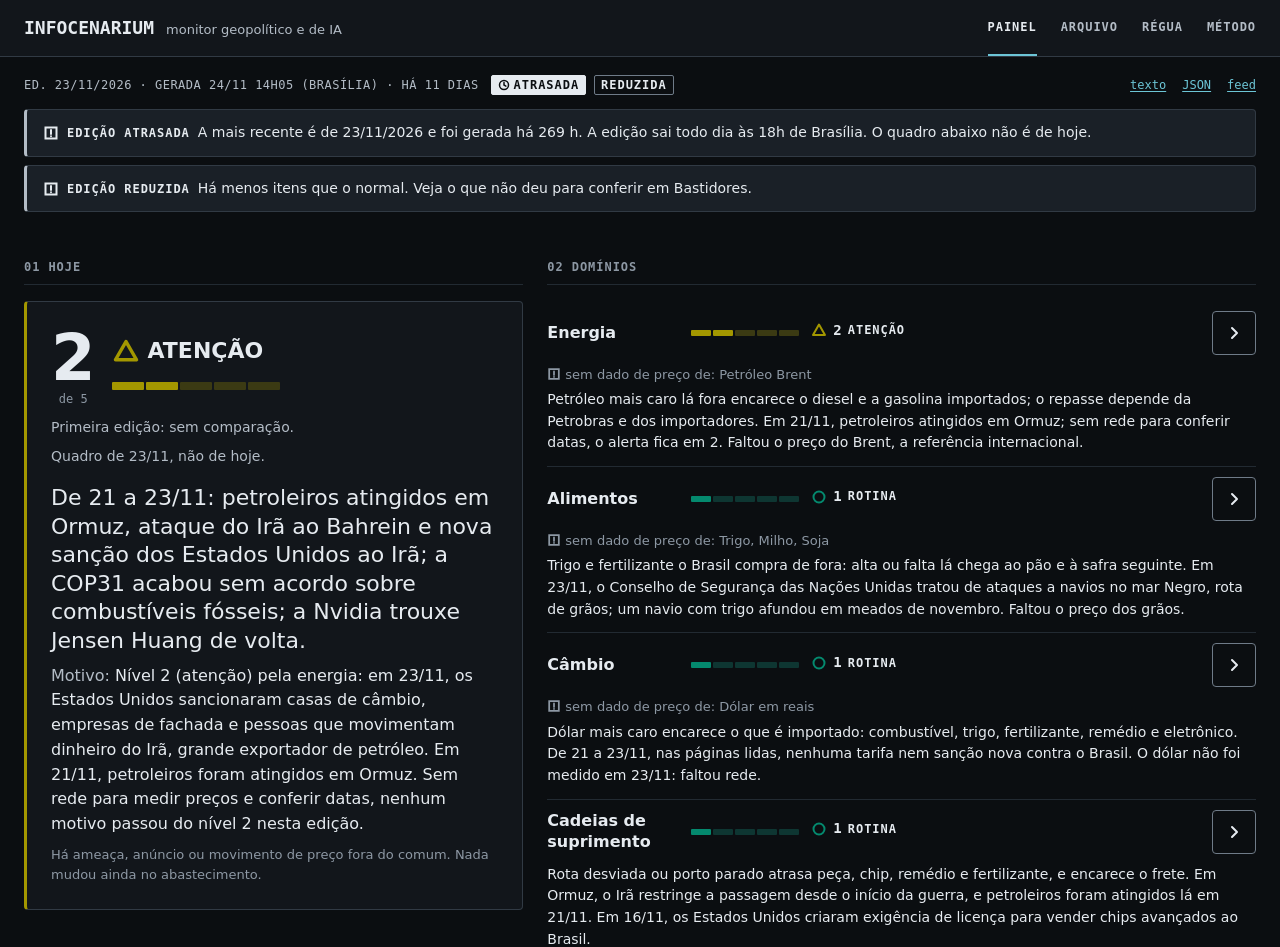
==== index.html @ 5f6349ff "INFOCENARIUM: primeira versão" ====
<!doctype html>
<html lang="pt-BR">
<head>
<meta charset="utf-8">
<meta name="viewport" content="width=device-width, initial-scale=1">
<meta name="color-scheme" content="dark">
<meta name="referrer" content="no-referrer">
<meta http-equiv="Content-Security-Policy" content="default-src 'none'; script-src 'self'; style-src 'self'; img-src 'self' data:; connect-src 'self'; base-uri 'none'; form-action 'none'">
<title>INFOCENARIUM · monitor geopolítico e de IA</title>
<meta name="description" content="Monitor diário de geopolítica e de IA: o que aconteceu, quem atirou, quem ganha e o que muda para quem se prepara.">
<link rel="alternate" type="application/atom+xml" href="feed.xml">
<link rel="icon" href="data:,">
<link rel="stylesheet" href="assets/estilo.css">
<script src="assets/app.js" defer></script>
</head>
<body>
<a class="pular" id="pular" href="#conteudo">Pular para o conteúdo</a>

<!-- Símbolos dos ícones. Cada um é usado pelo script com <use href="#i-...">. -->
<svg class="simbolos" width="0" height="0" aria-hidden="true" focusable="false">
<symbol id="i-nivel-1" viewBox="0 0 16 16"><circle cx="8" cy="8" r="5.5" fill="none" stroke="currentColor" stroke-width="2"/></symbol>
<symbol id="i-nivel-2" viewBox="0 0 16 16"><path d="M8 2.6 14 13H2Z" fill="none" stroke="currentColor" stroke-width="2" stroke-linejoin="round"/></symbol>
<symbol id="i-nivel-3" viewBox="0 0 16 16"><path d="M8 1 15 8 8 15 1 8Z" fill="currentColor"/></symbol>
<symbol id="i-nivel-4" viewBox="0 0 16 16"><path d="M5.1 1h5.8L15 5.1v5.8L10.9 15H5.1L1 10.9V5.1Z" fill="currentColor"/></symbol>
<symbol id="i-nivel-5" viewBox="0 0 16 16"><path d="M5.3 1.5h5.4l3.8 3.8v5.4l-3.8 3.8H5.3l-3.8-3.8V5.3Z" fill="none" stroke="currentColor" stroke-width="1.5"/><path d="M6.4 4.5h3.2l1.9 1.9v3.2l-1.9 1.9H6.4L4.5 9.6V6.4Z" fill="currentColor"/></symbol>
<symbol id="i-sobe" viewBox="0 0 16 16"><path d="M4 12 12 4M6 4h6v6" fill="none" stroke="currentColor" stroke-width="2" stroke-linecap="round" stroke-linejoin="round"/></symbol>
<symbol id="i-estavel" viewBox="0 0 16 16"><path d="M2 8h12M9 3l5 5-5 5" fill="none" stroke="currentColor" stroke-width="2" stroke-linecap="round" stroke-linejoin="round"/></symbol>
<symbol id="i-desce" viewBox="0 0 16 16"><path d="M4 4l8 8M6 12h6V6" fill="none" stroke="currentColor" stroke-width="2" stroke-linecap="round" stroke-linejoin="round"/></symbol>
<symbol id="i-aviso" viewBox="0 0 16 16"><path d="M2.5 2.5h11v11h-11Z" fill="none" stroke="currentColor" stroke-width="2"/><path d="M8 5v4M8 11.2v.1" fill="none" stroke="currentColor" stroke-width="2" stroke-linecap="round"/></symbol>
<symbol id="i-relogio" viewBox="0 0 16 16"><circle cx="8" cy="8" r="6" fill="none" stroke="currentColor" stroke-width="2"/><path d="M8 4.5V8l2.5 1.5" fill="none" stroke="currentColor" stroke-width="2" stroke-linecap="round"/></symbol>
<symbol id="i-externo" viewBox="0 0 16 16"><path d="M6 3H3v10h10v-3M9 3h4v4M13 3 7 9" fill="none" stroke="currentColor" stroke-width="1.5" stroke-linecap="round" stroke-linejoin="round"/></symbol>
<symbol id="i-dobra" viewBox="0 0 16 16"><path d="M6 3l5 5-5 5" fill="none" stroke="currentColor" stroke-width="2" stroke-linecap="round" stroke-linejoin="round"/></symbol>
</svg>

<header class="topo">
<div class="topo__dentro">
<p class="marca"><a class="marca__nome" href="#/">INFOCENARIUM</a> <span class="marca__sub">monitor geopolítico e de IA</span></p>
<nav class="nav" id="nav" aria-label="Vistas do site">
<a class="nav__link" href="#/" data-vista="painel" aria-current="page">Painel</a>
<a class="nav__link" href="#/arquivo" data-vista="arquivo">Arquivo</a>
<a class="nav__link" href="#/regua" data-vista="regua">Régua</a>
<a class="nav__link" href="#/metodo" data-vista="metodo">Método</a>
</nav>
</div>
</header>

<div class="so-leitor" id="anuncio" role="status" aria-live="polite"></div>

<main class="pagina" id="conteudo" tabindex="-1">
<noscript>
<p class="sem-script">O INFOCENARIUM precisa de JavaScript para montar o painel. Sem ele, acompanhe as edições pelo <a href="feed.xml">feed</a>.</p>
</noscript>
<div class="avisos" id="avisos-gerais"></div>
<div class="vista vista--painel" id="vista" aria-busy="true">
<h1 class="so-leitor" id="titulo-vista" tabindex="-1">Painel</h1>
<div class="cabeca" id="s-carimbo">
<p class="carimbo" id="carimbo">Carregando edição…</p>
<div class="avisos" id="avisos-edicao"></div>
</div>
<div class="grade-painel">
<section class="secao secao--hoje" id="s-hoje" aria-labelledby="t-hoje">
<h2 class="secao__titulo" id="t-hoje"><span class="secao__num">01</span> HOJE</h2>
<div class="secao__corpo"><p class="vazio">—</p></div>
</section>
<section class="secao secao--dominios" id="s-dominios" aria-labelledby="t-dominios">
<h2 class="secao__titulo" id="t-dominios"><span class="secao__num">02</span> DOMÍNIOS</h2>
<div class="secao__corpo"><p class="vazio">—</p></div>
</section>
<section class="secao secao--indicadores" id="s-indicadores" aria-labelledby="t-indicadores">
<h2 class="secao__titulo" id="t-indicadores"><span class="secao__num">03</span> INDICADORES</h2>
<div class="secao__corpo"><p class="vazio">—</p></div>
</section>
<section class="secao secao--principais" id="s-principais" aria-labelledby="t-principais">
<h2 class="secao__titulo" id="t-principais"><span class="secao__num">04</span> PRINCIPAIS</h2>
<div class="secao__corpo"><p class="vazio">—</p></div>
</section>
<div class="coluna-lateral">
<section class="secao secao--placar" id="s-placar" aria-labelledby="t-placar">
<h2 class="secao__titulo" id="t-placar"><span class="secao__num">05</span> PLACAR DO DIA</h2>
<div class="secao__corpo"><p class="vazio">—</p></div>
</section>
<section class="secao secao--vigiar" id="s-vigiar" aria-labelledby="t-vigiar">
<h2 class="secao__titulo" id="t-vigiar"><span class="secao__num">06</span> O QUE VIGIAR</h2>
<div class="secao__corpo"><p class="vazio">—</p></div>
</section>
<section class="secao secao--movimentos" id="s-movimentos" aria-labelledby="t-movimentos">
<h2 class="secao__titulo" id="t-movimentos"><span class="secao__num">07</span> MOVIMENTOS</h2>
<div class="secao__corpo"><p class="vazio">—</p></div>
</section>
</div>
<section class="secao secao--radar" id="s-radar" aria-labelledby="t-radar">
<h2 class="secao__titulo" id="t-radar"><span class="secao__num">08</span> RADAR</h2>
<div class="secao__corpo"><p class="vazio">—</p></div>
</section>
<section class="secao secao--bastidores" id="s-bastidores" aria-labelledby="t-bastidores">
<h2 class="secao__titulo" id="t-bastidores"><span class="secao__num">09</span> BASTIDORES</h2>
<div class="secao__corpo"><p class="vazio">—</p></div>
</section>
</div>
</div>
</main>

<footer class="rodape">
<div class="rodape__dentro">
<p class="rodape__texto">Análises escritas por IA: o Claude, da Anthropic, que é um dos players da régua. Leia o aviso em <a href="#/metodo/conflito">Método</a>. Sem cookies, sem rastreador, nada de terceiros.</p>
<p class="rodape__links"><span id="rodape-edicao"></span><a href="feed.xml">feed</a></p>
</div>
</footer>

<noscript>
<p class="sem-script">O INFOCENARIUM precisa de JavaScript para montar o painel. Sem ele, acompanhe as edições pelo <a href="feed.xml">feed</a>.</p>
</noscript>
</body>
</html>
---- assets/estilo.css ----
/* INFOCENARIUM · estilo do site
 *
 * Um arquivo só, sem fonte, imagem nem folha de fora.
 * Regra de ouro: uma vista, um trabalho de cor. No Painel, no Arquivo e no
 * Método, a única cor de dado é a do nível de alerta. Na Régua, a única cor de
 * dado é a da posição do DNA. As cores abaixo foram validadas por script:
 * trocar qualquer uma pede nova validação.
 *
 * Nomes das classes: bloco, bloco__parte, bloco--variante.
 * O arquivo é dividido em blocos numerados. Componente novo entra em bloco
 * novo, antes dos blocos de tamanho de tela, de acessibilidade e de impressão.
 *
 *  1. Variáveis                  13. Placar do dia
 *  2. Base e tipografia          14. Vigiar, respostas e movimentos
 *  3. Utilitários                15. Radar e filtros
 *  4. Página, topo e navegação   16. Bastidores e rodapé
 *  5. Carimbo, placas e avisos   17. Tabela
 *  6. Seções e grade do Painel   18. Arquivo
 *  7. Controles                  19. Régua
 *  8. Etiquetas, selo e medidor  20. Método
 *  9. Bloco de alerta e fita     21. Tamanhos de tela
 * 10. Domínios                   22. Preferências de acessibilidade
 * 11. Indicadores                23. Impressão
 * 12. Principais, dossiê e linhas de item
 */

/* ==========================================================================
   1. Variáveis
   ========================================================================== */

:root {
  color-scheme: dark;

  /* superfícies */
  --plano: #0b0e11;            /* fundo da página */
  --painel: #12161b;           /* cartões, fichas, barra de navegação */
  --relevo: #1a2027;           /* cabeçalho de tabela, linha sob o ponteiro, avisos */
  --fio: #222a32;              /* grade e divisória fina (decorativo) */
  --fio-forte: #313a44;        /* borda de cartão, eixo, linha de base (decorativo) */
  --borda-controle: #6f7b88;   /* borda de botão, campo, etiqueta de partido, células W e K */

  /* texto */
  --texto: #e6ebf0;
  --texto-2: #b3bcc6;
  --texto-3: #8d98a4;          /* rótulos, eixos, "sem dado" */
  --tinta-escura: #0b0e11;     /* letra sobre preenchimento claro */
  --tinta-clara: #ffffff;      /* letra sobre preenchimento escuro */

  /* destaque: só interação (link, foco, vista ativa, botão principal) */
  --destaque: #6cc5d6;

  /* dado neutro: barras do placar, fitas, mini-linhas, pontos de força */
  --tinta-dado: #8d98a4;
  --tinta-dado-forte: #e6ebf0; /* a coluna da edição em tela; o ponto final da mini-linha */

  /* níveis de alerta: cor só em ícone, medidor e filete; trilho = segmento apagado */
  --alerta-1: #04896e;  --alerta-1-trilho: #0e3632;   /* ROTINA */
  --alerta-2: #a39700;  --alerta-2-trilho: #3b3a13;   /* ATENÇÃO */
  --alerta-3: #9f5910;  --alerta-3-trilho: #392918;   /* TENSÃO */
  --alerta-4: #e13d62;  --alerta-4-trilho: #4c212f;   /* CRISE */
  --alerta-5: #b15bdd;  --alerta-5-trilho: #3f2951;   /* EMERGÊNCIA */

  /* posições do DNA: só na Régua */
  --dna-b: #256abf;  --dna-b-letra: #ffffff;   /* B, polo azul */
  --dna-y: #c98500;  --dna-y-letra: #0b0e11;   /* Y, misto */
  --dna-r: #d1273f;  --dna-r-letra: #ffffff;   /* R, polo vermelho */
  --dna-w: transparent;                        /* W, sem posição: vazia, com borda */
  --dna-k: #000000;                            /* K, saiu do cargo: preta, com borda */
  --dna-wk-borda: #6f7b88;
  --dna-wk-letra: #b3bcc6;

  /* partidos: sigla, sem matiz */
  --partido-fundo: transparent;
  --partido-borda: #6f7b88;
  --partido-letra: #e6ebf0;

  /* placar: ganha e perde usam a mesma tinta, de propósito */
  --placar-ganha: #8d98a4;
  --placar-perde: #8d98a4;
  --placar-eixo: #313a44;

  /* tipografia: só fontes do sistema */
  --fonte-texto: system-ui, -apple-system, "Segoe UI", Roboto, "Noto Sans", "Liberation Sans", Arial, sans-serif;
  --fonte-mono: ui-monospace, "SF Mono", "Cascadia Mono", "Roboto Mono", "DejaVu Sans Mono", "Liberation Mono", Menlo, Consolas, monospace;
  --t-rotulo: 0.75rem;     /* 12 px: rótulos, etiquetas, siglas (mono, caixa alta, 600, espaço 0.08em) */
  --t-meta: 0.8125rem;     /* 13 px: variações, datas, rodapés de ficha */
  --t-pequeno: 0.875rem;   /* 14 px: texto de apoio */
  --t-corpo: 1rem;         /* 16 px: corpo; entrelinha 1.55 */
  --t-leitura: 1.0625rem;  /* 17 px: texto "realmente"; entrelinha 1.6; medida máxima 68ch */
  --t-item: 1.125rem;      /* 18 px: título de linha do radar e de cartão no celular */
  --t-titulo: 1.375rem;    /* 22 px: frase do dia, título de principal, rótulo do nível; entrelinha 1.3 */
  --t-valor: 1.25rem;      /* 20 px: valor de indicador; peso 600 */
  --t-heroi: 4rem;         /* 64 px: numeral do alerta; peso 600; entrelinha 1; um só por vista */

  /* espaços */
  --e1: 4px; --e2: 8px; --e3: 12px; --e4: 16px; --e5: 24px; --e6: 32px; --e7: 48px; --e8: 72px;

  /* bordas e raios */
  --borda: 1px solid var(--fio-forte);
  --raio-1: 2px;           /* etiquetas, células, segmentos */
  --raio-2: 4px;           /* cartões, botões, avisos */
  --foco: 2px solid var(--destaque);   /* com outline-offset de 2px */

  /* medidas de apoio (derivadas das tabelas de componentes) */
  --margem: var(--e4);     /* margem lateral: 16 px no compacto, 24 px nos outros */
  --largura-max: 1240px;   /* largura máxima do conteúdo */
  --altura-topo: 56px;
  --altura-nav: 56px;
  --toque: 36px;           /* altura de botão; 44 px em tela de toque */
}

/* ==========================================================================
   2. Base e tipografia
   ========================================================================== */

*, *::before, *::after { box-sizing: border-box; }

html {
  -webkit-text-size-adjust: 100%;
  text-size-adjust: 100%;
}

body {
  margin: 0;
  background: var(--plano);
  color: var(--texto);
  font-family: var(--fonte-texto);
  font-size: var(--t-corpo);
  line-height: 1.55;
  /* texto longo sem espaço (endereço, id) quebra em vez de vazar para o lado */
  overflow-wrap: anywhere;
}

h1, h2, h3, h4, p, ul, ol, dl, dd, figure { margin: 0; }
ul, ol { padding: 0; list-style: none; }
h1, h2, h3, h4 { font-size: inherit; font-weight: 600; line-height: 1.3; }

a {
  color: var(--destaque);
  text-decoration: underline;
  text-decoration-thickness: 1px;
  text-underline-offset: 2px;
}

abbr[title] { text-decoration: none; }

svg { flex: none; }

/* O atributo hidden manda sempre: dobra fechada, filtro que tirou a linha. */
[hidden] { display: none !important; }

:focus {
  outline: var(--foco);
  outline-offset: 2px;
}

/* ==========================================================================
   3. Utilitários
   ========================================================================== */

/* Fica fora da vista e continua lido pelo leitor de tela. */
.so-leitor {
  position: absolute;
  width: 1px;
  height: 1px;
  margin: -1px;
  padding: 0;
  overflow: hidden;
  clip: rect(0 0 0 0);
  clip-path: inset(50%);
  white-space: nowrap;
  border: 0;
}

/* Só existe no papel (bloco 23). */
.so-impressao { display: none; }

.simbolos {
  position: absolute;
  width: 0;
  height: 0;
  overflow: hidden;
}

.mono {
  font-family: var(--fonte-mono);
  font-variant-numeric: tabular-nums;
}

/* Rótulo: mono de 12 px, caixa alta, peso 600. */
.rotulo {
  font-family: var(--fonte-mono);
  font-size: var(--t-rotulo);
  font-weight: 600;
  letter-spacing: 0.08em;
  text-transform: uppercase;
  color: var(--texto-3);
}

.icone {
  width: 16px;
  height: 16px;
  vertical-align: -3px;
}
.icone--14 { width: 14px; height: 14px; vertical-align: -2px; }
.icone--28 { width: 28px; height: 28px; }
/* seta de tendência e seta entre origem e destino */
.icone--seta { color: var(--texto-2); }
/* a mesma dobra serve de "anterior" quando virada */
.icone--volta { transform: rotate(180deg); }

.texto-2 { color: var(--texto-2); }
.texto-3 { color: var(--texto-3); }
.vazio { color: var(--texto-3); font-size: var(--t-pequeno); }

/* id cru, quando a referência não existe no arquivo de apoio */
.id-cru {
  font-family: var(--fonte-mono);
  font-size: var(--t-meta);
  color: var(--texto-2);
}

.pular {
  position: absolute;
  left: var(--e2);
  top: -100px;
  z-index: 30;
  padding: var(--e2) var(--e4);
  background: var(--painel);
  border: 1px solid var(--borda-controle);
  border-radius: var(--raio-2);
}
.pular:focus { top: var(--e2); }

/* ==========================================================================
   4. Página, topo e navegação
   ========================================================================== */

.topo {
  background: var(--painel);
  border-bottom: 1px solid var(--fio-forte);
}

.topo__dentro,
.pagina,
.rodape__dentro {
  width: 100%;
  max-width: calc(var(--largura-max) + 2 * var(--margem));
  margin: 0 auto;
  padding-left: var(--margem);
  padding-right: var(--margem);
}

.topo__dentro {
  display: flex;
  align-items: center;
  justify-content: space-between;
  gap: var(--e5);
  min-height: var(--altura-topo);
}

.marca {
  display: flex;
  align-items: baseline;
  flex-wrap: wrap;
  column-gap: var(--e3);
  min-width: 0;
}
.marca__nome {
  font-family: var(--fonte-mono);
  font-size: var(--t-item);
  font-weight: 700;
  color: var(--texto);
  text-decoration: none;
}
.marca__sub {
  font-size: var(--t-meta);
  color: var(--texto-2);
}

/* Compacto: a navegação é a única peça presa à tela, na base. */
.nav {
  position: fixed;
  left: 0;
  right: 0;
  bottom: 0;
  z-index: 20;
  display: grid;
  grid-template-columns: repeat(4, minmax(0, 1fr));
  height: calc(var(--altura-nav) + env(safe-area-inset-bottom, 0px));
  padding-bottom: env(safe-area-inset-bottom, 0px);
  background: var(--painel);
  border-top: 1px solid var(--fio-forte);
}
.nav__link {
  display: flex;
  align-items: center;
  justify-content: center;
  min-width: 0;
  border-top: 2px solid transparent;
  font-family: var(--fonte-mono);
  font-size: var(--t-rotulo);
  font-weight: 600;
  letter-spacing: 0.08em;
  text-transform: uppercase;
  text-decoration: none;
  color: var(--texto-2);
}
.nav__link[aria-current="page"] {
  color: var(--texto);
  border-top-color: var(--destaque);
}
.nav__link:focus { outline-offset: -4px; }

.pagina {
  display: block;
  padding-top: var(--e2);
  padding-bottom: var(--e6);
}
/* o contorno do conteúdo fica para dentro, para não criar rolagem lateral */
.pagina:focus { outline-offset: -2px; }

.vista { min-width: 0; }

/* Título visível das vistas Arquivo, Régua e Método (22 px). */
.vista__titulo {
  font-size: var(--t-titulo);
  margin: var(--e5) 0 var(--e4);
}
/* o título escondido da edição recebe o foco na troca de rota; fora da
   vista, o contorno dele seria um ponto solto no canto */
.so-leitor:focus { outline: none; }

/* ==========================================================================
   5. Carimbo, placas e avisos
   ========================================================================== */

.cabeca { min-width: 0; }

.cabeca__linha {
  display: flex;
  flex-wrap: wrap;
  align-items: center;
  justify-content: space-between;
  column-gap: var(--e4);
  row-gap: var(--e1);
  min-height: 40px;
}

.carimbo {
  display: flex;
  flex-wrap: wrap;
  align-items: center;
  column-gap: var(--e3);
  row-gap: var(--e1);
  min-height: 40px;
  font-family: var(--fonte-mono);
  font-size: var(--t-rotulo);
  letter-spacing: 0.04em;
  text-transform: uppercase;
  color: var(--texto-2);
}

.cabeca__acoes {
  display: flex;
  flex-wrap: wrap;
  align-items: center;
  column-gap: var(--e4);
  row-gap: var(--e1);
  font-family: var(--fonte-mono);
  font-size: var(--t-rotulo);
}
.cabeca__acoes a { display: inline-flex; align-items: center; gap: var(--e1); min-height: var(--toque); }

.vizinha { white-space: nowrap; }

/* Placa de estado: 20 px de altura. Grave é invertida. */
.placa {
  display: inline-flex;
  align-items: center;
  gap: var(--e1);
  min-height: 20px;
  padding: 0 6px;
  border: 1px solid var(--borda-controle);
  border-radius: var(--raio-1);
  font-family: var(--fonte-mono);
  font-size: var(--t-rotulo);
  font-weight: 600;
  line-height: 18px;
  letter-spacing: 0.08em;
  text-transform: uppercase;
  color: var(--texto);
  white-space: nowrap;
}
.placa--grave {
  background: var(--texto);
  border-color: var(--texto);
  color: var(--tinta-escura);
}
.placa .icone { width: 12px; height: 12px; vertical-align: 0; }

.avisos {
  display: grid;
  gap: var(--e2);
  min-width: 0;
}
.avisos:empty { display: none; }
#avisos-gerais { margin-top: var(--e2); }
#avisos-edicao { margin-top: var(--e1); }

/* Aviso: nunca usa cor de alerta. */
.aviso {
  min-width: 0;
  padding: var(--e3) var(--e4);
  background: var(--relevo);
  border: var(--borda);
  border-left: 3px solid var(--texto-2);
  border-radius: var(--raio-2);
  font-size: var(--t-pequeno);
}
.aviso__linha {
  display: flex;
  flex-wrap: wrap;
  align-items: baseline;
  column-gap: var(--e2);
  row-gap: var(--e1);
}
.aviso__linha > .icone { align-self: center; color: var(--texto); }
.aviso__rotulo {
  font-family: var(--fonte-mono);
  font-size: var(--t-rotulo);
  font-weight: 600;
  letter-spacing: 0.08em;
  text-transform: uppercase;
  color: var(--texto);
}
.aviso__texto { flex: 1 1 16em; min-width: 0; color: var(--texto); }
.aviso__acoes {
  display: flex;
  flex-wrap: wrap;
  align-items: center;
  gap: var(--e3);
}
.aviso__corpo { margin-top: var(--e3); }

.errata__item {
  padding: var(--e2) 0;
  border-top: 1px solid var(--fio-forte);
}
.errata__item p + p { margin-top: var(--e1); }
.errata__onde { color: var(--texto); font-weight: 600; }

/* Nota de seção: uma linha logo abaixo do título, sem fundo e sem borda. */
.nota-secao {
  margin: calc(-1 * var(--e2)) 0 var(--e3);
  font-size: var(--t-meta);
  color: var(--texto-2);
}
.nota-secao .icone { margin-right: var(--e1); }

/* ==========================================================================
   6. Seções e grade do Painel
   ========================================================================== */

.secao { min-width: 0; }

.secao__titulo {
  display: flex;
  flex-wrap: wrap;
  align-items: center;
  column-gap: var(--e2);
  row-gap: var(--e1);
  margin: var(--e6) 0 var(--e4);
  padding-bottom: var(--e2);
  border-bottom: 1px solid var(--fio);
  font-family: var(--fonte-mono);
  font-size: var(--t-rotulo);
  font-weight: 600;
  letter-spacing: 0.08em;
  text-transform: uppercase;
  color: var(--texto-3);
}
.secao__num { color: var(--texto-3); }
.secao__corpo { min-width: 0; }

.secao__intro {
  margin-bottom: var(--e3);
  font-size: var(--t-meta);
  color: var(--texto-2);
}

.subtitulo {
  margin: var(--e5) 0 var(--e2);
  font-family: var(--fonte-mono);
  font-size: var(--t-rotulo);
  font-weight: 600;
  letter-spacing: 0.08em;
  text-transform: uppercase;
  color: var(--texto-3);
}
.subtitulo:first-child { margin-top: 0; }

/* Compacto e médio: uma coluna, na ordem das seções. */
.grade-painel {
  display: grid;
  grid-template-columns: minmax(0, 1fr);
  column-gap: var(--e5);
}

.coluna-lateral { min-width: 0; }

.sem-itens {
  margin-top: var(--e6);
  padding: var(--e4) 0;
  border-top: 1px solid var(--fio);
  border-bottom: 1px solid var(--fio);
  color: var(--texto-2);
}

/* ==========================================================================
   7. Controles
   ========================================================================== */

.botao {
  display: inline-flex;
  align-items: center;
  justify-content: center;
  gap: var(--e2);
  min-height: var(--toque);
  padding: 0 var(--e3);
  background: transparent;
  border: 1px solid var(--borda-controle);
  border-radius: var(--raio-2);
  color: var(--texto);
  font: inherit;
  font-size: var(--t-pequeno);
  line-height: 1.2;
  text-decoration: none;
  cursor: pointer;
}
.botao:hover { background: var(--relevo); }
.botao--principal {
  background: var(--destaque);
  border-color: var(--destaque);
  color: var(--tinta-escura);
  font-weight: 600;
}
.botao--principal:hover { background: var(--destaque); }

/* Botão de abrir e fechar de linha: quadrado de 44 px, só com o ícone. */
.botao--dobra {
  flex: none;
  width: 44px;
  height: 44px;
  min-height: 44px;
  padding: 0;
}
.botao[aria-expanded="true"] .icone--dobra,
.titulo-dobra[aria-expanded="true"] .icone--dobra { transform: rotate(90deg); }

/* Título que abre e fecha uma dobra ("COMO LER", um mês antigo do Arquivo).
   É um botão, mas não é desenhado como botão: no papel os botões somem, e
   este título fica. */
.titulo-dobra {
  display: inline-flex;
  align-items: center;
  gap: var(--e2);
  min-height: 44px;
  padding: 0;
  background: transparent;
  border: 0;
  color: inherit;
  font: inherit;
  letter-spacing: inherit;
  text-align: left;
  cursor: pointer;
}

/* Botão que parece link ("Ver tabela"). */
.botao--texto {
  min-height: var(--toque);
  padding: 0;
  border: 0;
  color: var(--destaque);
  font-size: var(--t-meta);
  text-decoration: underline;
  text-decoration-thickness: 1px;
  text-underline-offset: 2px;
}
.botao--texto:hover { background: transparent; }

.campo {
  min-height: var(--toque);
  max-width: 100%;
  padding: 0 var(--e2);
  background: var(--plano);
  border: 1px solid var(--borda-controle);
  border-radius: var(--raio-2);
  color: var(--texto);
  font: inherit;
  font-size: var(--t-pequeno);
}

/* Campo de busca da Régua, com o rótulo à vista. */
.campo--busca { width: 14em; }
.filtros__busca {
  display: inline-flex;
  flex-wrap: wrap;
  align-items: center;
  gap: var(--e1) var(--e2);
  max-width: 100%;
}
.filtros__rotulo { font-size: var(--t-meta); color: var(--texto-2); }

/* Conteúdo de dobra: a única coisa que se move no site (opacidade, 120 ms). */
.dobra__corpo { animation: abre-dobra 120ms ease-out; }
@keyframes abre-dobra {
  from { opacity: 0; }
  to { opacity: 1; }
}

/* Link externo: ícone depois do texto. */
.externo { white-space: normal; }
.externo .icone { margin-left: var(--e1); }

/* Dica flutuante. O gatilho recebe foco; a caixa fica presa à largura do
   componente (.com-dicas), para nunca vazar da tela. */
.com-dicas { position: relative; }
.tem-dica { cursor: help; }
.dica {
  display: none;
  position: absolute;
  left: 0;
  right: 0;
  top: 100%;
  z-index: 15;
  width: fit-content;
  max-width: min(280px, 100%);
  margin-top: var(--e1);
  padding: var(--e2);
  background: var(--relevo);
  border: 1px solid var(--borda-controle);
  border-radius: var(--raio-2);
  font-family: var(--fonte-texto);
  font-size: var(--t-meta);
  font-weight: 400;
  letter-spacing: 0;
  line-height: 1.4;
  text-transform: none;
  text-decoration: none;
  white-space: normal;
  color: var(--texto-2);
  cursor: default;
}
.dica__valor { color: var(--texto); }
.tem-dica:hover > .dica,
.tem-dica:focus > .dica,
.dica--aberta { display: block; }
.tem-dica.dica-fechada > .dica { display: none; }

/* ==========================================================================
   8. Etiquetas, selo e medidor
   ========================================================================== */

.etiqueta {
  display: inline-flex;
  align-items: center;
  min-height: 20px;
  max-width: 100%;
  padding: 0 5px;
  border: 1px solid var(--fio-forte);
  border-radius: var(--raio-1);
  font-family: var(--fonte-mono);
  font-size: var(--t-rotulo);
  font-weight: 400;
  line-height: 18px;
  letter-spacing: 0.04em;
  text-transform: uppercase;
  text-decoration: none;
  color: var(--texto-2);
}
a.etiqueta { text-decoration: none; }
a.etiqueta:hover { background: var(--relevo); }

/* Sigla de partido: sem cor, de propósito. */
.etiqueta--partido {
  justify-content: center;
  min-width: 30px;
  background: var(--partido-fundo);
  border-color: var(--partido-borda);
  color: var(--partido-letra);
  font-weight: 600;
}

.marcas {
  display: flex;
  flex-wrap: wrap;
  align-items: center;
  gap: var(--e1) var(--e2);
  min-width: 0;
}

/* A cor do nível só pinta ícone, segmento aceso e filete. */
.nivel-0 { --cor-nivel: var(--texto-3); --cor-trilho: var(--fio-forte); }
.nivel-1 { --cor-nivel: var(--alerta-1); --cor-trilho: var(--alerta-1-trilho); }
.nivel-2 { --cor-nivel: var(--alerta-2); --cor-trilho: var(--alerta-2-trilho); }
.nivel-3 { --cor-nivel: var(--alerta-3); --cor-trilho: var(--alerta-3-trilho); }
.nivel-4 { --cor-nivel: var(--alerta-4); --cor-trilho: var(--alerta-4-trilho); }
.nivel-5 { --cor-nivel: var(--alerta-5); --cor-trilho: var(--alerta-5-trilho); }

.selo {
  display: inline-flex;
  align-items: center;
  gap: 6px;
  white-space: nowrap;
  color: var(--texto);
}
.selo__icone { color: var(--cor-nivel); }
.selo__num {
  font-family: var(--fonte-mono);
  font-size: var(--t-pequeno);
  font-weight: 600;
}
.selo__rotulo {
  font-family: var(--fonte-mono);
  font-size: var(--t-rotulo);
  font-weight: 600;
  letter-spacing: 0.08em;
  text-transform: uppercase;
}

.medidor {
  display: inline-flex;
  gap: 2px;
  vertical-align: middle;
}
.medidor__seg {
  width: 20px;
  height: 6px;
  border-radius: 1px;
  background: var(--cor-trilho);
}
.medidor__seg--aceso { background: var(--cor-nivel); }
.medidor--grande .medidor__seg { width: 32px; height: 8px; }

.tendencia {
  display: inline-flex;
  align-items: center;
  gap: var(--e1);
  font-size: var(--t-meta);
  color: var(--texto-2);
  white-space: nowrap;
}

/* Força: 3 pontos de 6 px, cheios ou vazados, na tinta neutra. */
.forca {
  display: inline-flex;
  align-items: center;
  gap: var(--e1);
  font-size: var(--t-meta);
  color: var(--texto-2);
  white-space: nowrap;
}
.forca__pontos { display: inline-flex; gap: 3px; }
.forca__ponto {
  width: 6px;
  height: 6px;
  border: 1px solid var(--tinta-dado);
  border-radius: 50%;
}
.forca__ponto--cheio { background: var(--tinta-dado); }

/* Célula de DNA: 36 x 28 px. A tira de 7 mede 264 px. Dentro de um cartão
   mais estreito que isso (tela de 320 px), as células cedem por igual. */
.dna {
  display: grid;
  grid-template-columns: repeat(7, minmax(0, 36px));
  gap: 2px;
  width: 264px;
  max-width: 100%;
}
.dna__sigla {
  min-width: 0;
  font-family: var(--fonte-mono);
  font-size: var(--t-rotulo);
  line-height: 16px;
  text-align: center;
  white-space: nowrap;
  color: var(--texto-3);
}
.dna__celula {
  display: flex;
  gap: 2px;
  min-width: 0;
  height: 28px;
}
.dna__metade {
  position: relative;
  display: flex;
  flex: 1 1 0;
  align-items: center;
  justify-content: center;
  min-width: 0;
  border: 1px solid transparent;
  border-radius: var(--raio-1);
  font-family: var(--fonte-mono);
  font-size: var(--t-meta);
  font-weight: 700;
  line-height: 1;
}
.dna__metade--b { background: var(--dna-b); color: var(--dna-b-letra); }
.dna__metade--y { background: var(--dna-y); color: var(--dna-y-letra); }
.dna__metade--r { background: var(--dna-r); color: var(--dna-r-letra); }
.dna__metade--w { background: var(--dna-w); border-color: var(--dna-wk-borda); color: var(--dna-wk-letra); }
.dna__metade--k { background: var(--dna-k); border-color: var(--dna-wk-borda); color: var(--dna-wk-letra); }
.dna__duvida {
  position: absolute;
  top: 0;
  right: 2px;
  font-family: var(--fonte-mono);
  font-size: 10px;
  font-weight: 700;
  line-height: 1.1;
  color: inherit;   /* a cor da letra da metade onde está */
}
/* Variante sem cor: Painel e impressão. Toda célula vazia, com borda. */
.dna--tinta .dna__metade {
  background: transparent;
  border-color: var(--borda-controle);
  color: var(--texto);
}

/* ==========================================================================
   9. Bloco de alerta e fita de histórico
   ========================================================================== */

.alerta {
  min-width: 0;
  padding: var(--e4);
  background: var(--painel);
  border: var(--borda);
  border-left: 3px solid var(--cor-nivel);
  border-radius: var(--raio-2);
}
.alerta__topo {
  display: grid;
  grid-template-columns: auto minmax(0, 1fr);
  align-items: center;
  column-gap: var(--e4);
}
.alerta__numero { text-align: center; }
/* O único numeral gigante da vista. */
.alerta__numeral {
  display: block;
  font-size: var(--t-heroi);
  font-weight: 600;
  line-height: 1;
  font-variant-numeric: tabular-nums;
  color: var(--texto);
}
.alerta__de {
  display: block;
  font-family: var(--fonte-mono);
  font-size: var(--t-rotulo);
  color: var(--texto-3);
}
.alerta__rotulo {
  display: flex;
  flex-wrap: wrap;
  align-items: center;
  column-gap: var(--e2);
  row-gap: var(--e1);
  margin-bottom: var(--e2);
  font-size: var(--t-titulo);
  font-weight: 600;
  line-height: 1.3;
  color: var(--texto);
}
.alerta__rotulo .icone--28 { color: var(--cor-nivel); }
.alerta__rotulo .tendencia { margin-left: var(--e2); font-weight: 400; }
.alerta__linha {
  margin-top: var(--e2);
  font-size: var(--t-pequeno);
  color: var(--texto-2);
}
.alerta__resumo {
  margin-top: var(--e4);
  font-size: var(--t-titulo);
  line-height: 1.3;
}
.alerta__motivo { margin-top: var(--e2); }
.alerta__significado {
  margin-top: var(--e2);
  font-size: var(--t-meta);
  color: var(--texto-3);
}

.historico { margin-top: var(--e5); }
.historico__topo {
  display: flex;
  flex-wrap: wrap;
  align-items: center;
  justify-content: space-between;
  column-gap: var(--e3);
}
.historico .tabela { margin-top: var(--e2); }

/* Fita: 30 dias, 8 px por dia; 8 px de altura por nível. Sem cor de nível. */
.fita {
  position: relative;
  width: 240px;
  max-width: 100%;
  margin-top: var(--e1);
}
.fita__desenho {
  position: relative;
  display: flex;
  align-items: flex-end;
  height: 40px;
  border-bottom: 1px solid var(--fio-forte);
  overflow: hidden;
}
.fita__fio {
  position: absolute;
  left: 0;
  right: 0;
  height: 1px;
  background: var(--fio);
}
.fita__fio--1 { bottom: 8px; }
.fita__fio--2 { bottom: 16px; }
.fita__fio--3 { bottom: 24px; }
.fita__fio--4 { bottom: 32px; }
.fita__fio--5 { bottom: 39px; }
.fita__dia {
  position: relative;
  display: flex;
  flex: 0 0 8px;
  align-items: flex-end;
  height: 100%;
}
.fita__coluna {
  width: 6px;
  background: var(--tinta-dado);
}
.fita__coluna--n1 { height: 8px; }
.fita__coluna--n2 { height: 16px; }
.fita__coluna--n3 { height: 24px; }
.fita__coluna--n4 { height: 32px; }
.fita__coluna--n5 { height: 40px; }
.fita__coluna--falha { height: 2px; }
.fita__coluna--atual,
.fita__dia:hover .fita__coluna { background: var(--tinta-dado-forte); }
.fita__datas {
  display: flex;
  justify-content: space-between;
  height: 16px;
  font-family: var(--fonte-mono);
  font-size: var(--t-rotulo);
  line-height: 16px;
  color: var(--texto-3);
}

/* ==========================================================================
   10. Domínios
   ========================================================================== */

.dominio {
  min-width: 0;
  padding: var(--e1) 0 var(--e3);
  border-bottom: 1px solid var(--fio);
}
/* Compacto: nome, selo e botão na primeira linha; medidor e tendência na segunda. */
.dominio__cabeca {
  position: relative;
  display: flex;
  flex-wrap: wrap;
  align-items: center;
  column-gap: var(--e3);
  row-gap: var(--e1);
  min-height: 56px;
  cursor: pointer;
}
.dominio__nome { order: 1; flex: 1 1 0; min-width: 5em; font-size: var(--t-corpo); font-weight: 600; }
.dominio__selo { order: 2; }
.dominio__botao { order: 3; }
/* quebra de linha da fileira: sem ela, numa tela compacta mais larga o
   medidor subiria para depois do botão */
.dominio__cabeca::before {
  content: "";
  order: 4;
  flex-basis: 100%;
  height: 0;
}
.dominio__medidor { order: 5; display: inline-flex; }
.dominio__tendencia {
  order: 6;
  display: inline-flex;
  flex-wrap: wrap;
  align-items: center;
  column-gap: var(--e2);
  font-size: var(--t-meta);
  color: var(--texto-2);
}
.dominio__sem-preco {
  margin-top: var(--e1);
  font-size: var(--t-meta);
  color: var(--texto-3);
}
.dominio__sem-preco .icone { margin-right: var(--e1); }
.dominio__leitura {
  margin-top: var(--e1);
  font-size: var(--t-pequeno);
  color: var(--texto);
}
.dominio__leitura .etiqueta { margin-right: var(--e2); }
/* Compacto: fechada, a leitura mostra 2 linhas. */
.dominio--fechado .dominio__leitura {
  display: -webkit-box;
  -webkit-box-orient: vertical;
  -webkit-line-clamp: 2;
  line-clamp: 2;
  overflow: hidden;
}
.dominio__corpo { padding-top: var(--e2); font-size: var(--t-pequeno); }
.dominio__corpo .subtitulo { margin-top: var(--e4); }
.dominio__corpo .subtitulo:first-child { margin-top: var(--e2); }

.gatilho {
  position: relative;
  display: flex;
  flex-wrap: wrap;
  align-items: baseline;
  column-gap: var(--e3);
  row-gap: var(--e1);
  padding: var(--e2) 0;
  border-top: 1px solid var(--fio);
  font-size: var(--t-pequeno);
}
.gatilho:first-child { border-top: 0; }
.gatilho__criterio {
  font-family: var(--fonte-mono);
  font-size: var(--t-rotulo);
}
.gatilho__texto { flex: 1 1 16em; min-width: 0; }
.gatilho__ref { margin-left: auto; font-size: var(--t-meta); }

/* ==========================================================================
   11. Indicadores
   ========================================================================== */

.fichas {
  display: grid;
  grid-template-columns: repeat(2, minmax(0, 1fr));
  gap: var(--e3);
}
.ficha {
  position: relative;
  display: flex;
  flex-direction: column;
  min-width: 0;
  min-height: 112px;
  padding: var(--e3);
  background: var(--painel);
  border: var(--borda);
  border-radius: var(--raio-2);
}
.ficha__nome {
  font-size: var(--t-meta);
  font-weight: 400;
  line-height: 1.35;
  color: var(--texto-2);
}
.ficha__valor {
  margin-top: var(--e1);
  font-size: var(--t-valor);
  font-weight: 600;
  line-height: 1.3;
  font-variant-numeric: tabular-nums;
}
.ficha__valor--sem { font-weight: 400; color: var(--texto-3); }
.ficha__unidade { font-size: var(--t-rotulo); color: var(--texto-3); }
.ficha__variacoes {
  position: relative;   /* a dica de "anterior" abre logo abaixo das variações */
  margin-top: var(--e2);
  font-family: var(--fonte-mono);
  font-size: var(--t-meta);
  font-variant-numeric: tabular-nums;
}
.ficha__variacao {
  display: flex;
  justify-content: space-between;
  column-gap: var(--e2);
}
.ficha__variacao dt { color: var(--texto-2); }
.ficha__pe {
  display: flex;
  flex-wrap: wrap;
  align-items: center;
  gap: var(--e1) var(--e2);
  margin-top: auto;
  padding-top: var(--e2);
  font-size: var(--t-meta);
}

/* ==========================================================================
   12. Principais, dossiê e linhas de item
   ========================================================================== */

.principal {
  display: grid;
  grid-template-columns: auto minmax(0, 1fr);
  column-gap: var(--e3);
  min-width: 0;
  padding: var(--e4);
  background: var(--painel);
  border: var(--borda);
  border-radius: var(--raio-2);
}
.principal + .principal { margin-top: var(--e4); }
.principal__num {
  font-family: var(--fonte-mono);
  font-size: var(--t-titulo);
  line-height: 1.3;
  color: var(--texto-3);
}
.principal__corpo { min-width: 0; }
.principal__titulo {
  margin: var(--e2) 0;
  font-size: var(--t-item);
  line-height: 1.3;
}
.principal__titulo:focus,
.radar__titulo:focus { outline-offset: 4px; }
.principal__fato { color: var(--texto-2); }
.principal__linha {
  position: relative;
  display: flex;
  flex-wrap: wrap;
  align-items: center;
  gap: var(--e1) var(--e2);
  margin-top: var(--e2);
  font-size: var(--t-pequeno);
}
.principal__pe { margin-top: var(--e3); }
.principal__pe .botao { width: 100%; }

.item-rotulo { color: var(--texto-2); }
.separador { color: var(--texto-3); }

.dossie {
  grid-column: 1 / -1;
  min-width: 0;
  margin-top: var(--e4);
  border-top: 1px solid var(--fio-forte);
}
.dossie__titulo {
  margin: var(--e5) 0 var(--e2);
  font-family: var(--fonte-mono);
  font-size: var(--t-rotulo);
  font-weight: 600;
  letter-spacing: 0.08em;
  text-transform: uppercase;
  color: var(--texto-3);
}
.dossie__realmente {
  max-width: 68ch;
  font-size: var(--t-leitura);
  line-height: 1.6;
}
.dossie__rotulo { color: var(--texto-2); }
.dossie p + p { margin-top: var(--e2); }

.lista {
  padding-left: 1.2em;
  list-style: disc;
}
.lista li + li { margin-top: var(--e1); }
.lista li::marker { color: var(--texto-3); }

.conflito-aviso { margin-top: var(--e4); }

.ataque,
.placar-item,
.vetor,
.fonte,
.resposta,
.sinal {
  position: relative;
  min-width: 0;
  padding: var(--e2) 0;
  border-top: 1px solid var(--fio);
}
.ataque:first-child,
.placar-item:first-child,
.vetor:first-child,
.fonte:first-child,
.resposta:first-child,
.sinal:first-child { border-top: 0; }

.ataque__cabeca,
.placar-item__cabeca,
.vetor__cabeca,
.fonte__cabeca,
.eixo__cabeca {
  display: flex;
  flex-wrap: wrap;
  align-items: center;
  gap: var(--e1) var(--e2);
}
/* a dica de "sem alvo" abre logo abaixo desta linha */
.ataque__cabeca { position: relative; }
.ataque__veiculo { font-weight: 600; }
.ataque__enquadramento { margin-top: var(--e1); }
.ataque__omite { margin-top: var(--e1); font-size: var(--t-pequeno); color: var(--texto-2); }
.ataque__leitura { font-size: var(--t-meta); color: var(--texto-3); }
.ataque__link,
.vetor__link {
  font-size: var(--t-meta);
  text-align: right;
}

.eixo__tema { font-size: var(--t-corpo); }
.eixo__polo { color: var(--texto); }
.eixo__porque,
.placar-item__porque,
.vetor__porque {
  margin-top: var(--e1);
  font-size: var(--t-pequeno);
  color: var(--texto-2);
}

.placar-item__nome { font-weight: 600; }
.placar-item__efeito { font-family: var(--fonte-mono); font-size: var(--t-pequeno); }

.vetor__player { font-weight: 600; }
/* Anulado: riscado e em cinza. A etiqueta e o motivo não são riscados. */
.vetor__riscado {
  display: inline-flex;
  flex-wrap: wrap;
  align-items: center;
  gap: var(--e1) var(--e2);
  min-width: 0;
}
.vetor--anulado .vetor__riscado,
.vetor--anulado .vetor__riscado .etiqueta,
.vetor--anulado .vetor__riscado .forca,
.vetor--anulado .vetor__porque {
  text-decoration: line-through;
  color: var(--texto-3);
}
.vetor--anulado .vetor__riscado a { color: var(--texto-3); }
.vetor__anulacao {
  margin-top: var(--e1);
  font-size: var(--t-pequeno);
  color: var(--texto);
}

.fonte__titulo { flex: 1 1 14em; min-width: 0; font-size: var(--t-pequeno); }
.fonte__data { font-family: var(--fonte-mono); font-size: var(--t-meta); color: var(--texto-2); }

/* ==========================================================================
   13. Placar do dia
   ========================================================================== */

.placar__linha {
  min-width: 0;
  padding: var(--e2) 0;
  border-top: 1px solid var(--fio);
}
.placar__linha:first-child { border-top: 0; }
.placar__topo {
  display: grid;
  grid-template-columns: 40px 145px 40px;
  align-items: center;
  column-gap: var(--e2);
}
/* 72 px para cada lado do eixo: direita ganha, esquerda perde. */
.placar__area {
  position: relative;
  width: 145px;
  height: 16px;
}
.placar__eixo {
  position: absolute;
  left: 72px;
  top: 0;
  bottom: 0;
  width: 1px;
  background: var(--placar-eixo);
}
.placar__barra {
  position: absolute;
  top: 4px;
  height: 8px;
}
/* à direita do eixo: ganhou (placar) ou o segundo polo (atos por tema) */
.placar__barra--ganha,
.ato__barra--direita {
  left: 73px;
  background: var(--placar-ganha);
  border-radius: 0 4px 4px 0;
}
/* à esquerda do eixo: perdeu (placar) ou o primeiro polo (atos por tema) */
.placar__barra--perde,
.ato__barra--esquerda {
  right: 73px;
  background: var(--placar-perde);
  border-radius: 4px 0 0 4px;
}
.placar__saldo {
  font-family: var(--fonte-mono);
  font-variant-numeric: tabular-nums;
  text-align: right;
}
.placar__nota {
  margin-top: var(--e1);
  font-family: var(--fonte-mono);
  font-size: var(--t-rotulo);
  color: var(--texto-3);
}
.placar__frase { margin-top: var(--e1); font-size: var(--t-pequeno); }

/* ==========================================================================
   14. O que vigiar, respostas e movimentos
   ========================================================================== */

.sinal { font-size: var(--t-pequeno); }
.sinal__origem { font-weight: 600; }

.resposta__cabeca {
  display: flex;
  flex-wrap: wrap;
  align-items: baseline;
  gap: var(--e1) var(--e2);
}
.resposta__pergunta { flex: 1 1 12em; min-width: 0; font-size: var(--t-corpo); }
.resposta__texto { margin-top: var(--e1); font-size: var(--t-pequeno); color: var(--texto-2); }
.resposta__pe {
  display: flex;
  flex-wrap: wrap;
  gap: var(--e1) var(--e3);
  margin-top: var(--e1);
  font-size: var(--t-meta);
}

.novo-player {
  min-width: 0;
  margin-top: var(--e4);
  padding: var(--e4);
  background: var(--painel);
  border: var(--borda);
  border-radius: var(--raio-2);
  font-size: var(--t-pequeno);
}
.novo-player__nome { margin: var(--e2) 0 var(--e1); font-size: var(--t-item); }
.novo-player__id {
  font-family: var(--fonte-mono);
  font-size: var(--t-rotulo);
  color: var(--texto-3);
}
.novo-player .dna { margin: var(--e3) 0; }
.novo-player p + p { margin-top: var(--e2); }
.novo-player__fontes {
  display: flex;
  flex-wrap: wrap;
  gap: var(--e1) var(--e3);
}

/* ==========================================================================
   15. Radar e filtros
   ========================================================================== */

.filtros {
  display: flex;
  flex-wrap: wrap;
  align-items: center;
  gap: var(--e2) var(--e3);
  margin-bottom: var(--e3);
}
/* Botões juntos: a categoria. */
.filtros__grupo { display: inline-flex; flex-wrap: wrap; }
.filtros__grupo .botao {
  padding: 0 var(--e2);
  border-radius: 0;
  margin-left: -1px;
}
.filtros__grupo .botao:first-child { margin-left: 0; border-radius: var(--raio-2) 0 0 var(--raio-2); }
.filtros__grupo .botao:last-child { border-radius: 0 var(--raio-2) var(--raio-2) 0; }
.filtros__grupo .botao[aria-pressed="true"] {
  position: relative;
  background: var(--relevo);
  border-bottom: 2px solid var(--destaque);
}
.filtros__contagem { font-size: var(--t-meta); color: var(--texto-2); }
.filtros__vazio {
  display: flex;
  flex-wrap: wrap;
  align-items: center;
  gap: var(--e3);
  padding: var(--e3) 0;
  color: var(--texto-2);
}

.radar__item {
  min-width: 0;
  padding: var(--e2) 0;
  border-bottom: 1px solid var(--fio);
}
.radar__cabeca {
  position: relative;
  display: grid;
  grid-template-columns: minmax(0, 1fr) 44px;
  align-items: start;
  column-gap: var(--e3);
  min-height: 56px;
  cursor: pointer;
}
.radar__titulo {
  margin: var(--e1) 0;
  font-size: var(--t-item);
  line-height: 1.3;
}
.radar__apoio {
  display: flex;
  flex-wrap: wrap;
  align-items: center;
  gap: var(--e1) var(--e2);
  font-size: var(--t-pequeno);
  color: var(--texto-2);
}
.radar__corpo { padding-bottom: var(--e2); }
.radar__corpo .dossie__titulo:first-child { margin-top: var(--e3); }

/* ==========================================================================
   16. Bastidores e rodapé
   ========================================================================== */

.bastidores__numeros {
  display: flex;
  flex-wrap: wrap;
  gap: var(--e1) var(--e4);
  font-size: var(--t-pequeno);
  color: var(--texto-2);
}
.bastidores__numero {
  display: flex;
  align-items: baseline;
  column-gap: var(--e2);
}
.bastidores__numero dd {
  font-family: var(--fonte-mono);
  font-variant-numeric: tabular-nums;
  color: var(--texto);
}
.bastidores__limites { max-width: 68ch; font-size: var(--t-pequeno); }
.bastidores__lista { font-size: var(--t-pequeno); }
.bastidores__lista li + li { margin-top: var(--e1); }

.rodape {
  margin-top: var(--e6);
  border-top: 1px solid var(--fio-forte);
  font-size: var(--t-meta);
  color: var(--texto-2);
}
.rodape__dentro {
  padding-top: var(--e5);
  padding-bottom: var(--e5);
}
.rodape__texto { max-width: 68ch; }
.rodape__links {
  display: flex;
  flex-wrap: wrap;
  gap: var(--e1) var(--e4);
  margin-top: var(--e2);
  font-family: var(--fonte-mono);
  font-size: var(--t-rotulo);
}
.rodape__links span { display: contents; }

.sem-script {
  max-width: 68ch;
  margin: var(--e5) auto;
  padding: var(--e4);
  border: 1px solid var(--borda-controle);
  border-radius: var(--raio-2);
}

/* ==========================================================================
   17. Tabela
   ========================================================================== */

.tabela,
.matriz {
  width: 100%;
  border-collapse: collapse;
  font-size: var(--t-pequeno);
}
.tabela caption {
  padding-bottom: var(--e2);
  text-align: left;
  font-size: var(--t-meta);
  color: var(--texto-2);
}
.tabela th,
.tabela td {
  padding: var(--e2) var(--e3);
  text-align: left;
  vertical-align: top;
}
.tabela thead th,
.matriz thead th {
  background: var(--relevo);
  font-family: var(--fonte-mono);
  font-size: var(--t-rotulo);
  font-weight: 600;
  letter-spacing: 0.08em;
  text-transform: uppercase;
  color: var(--texto-2);
}
.tabela tbody th { font-weight: 400; }
.tabela tbody tr { border-top: 1px solid var(--fio); }
.tabela tbody th,
.tabela tbody td { height: 44px; vertical-align: middle; }
/* linha com texto corrido ou lista: tudo alinhado em cima */
.tabela--larga tbody th,
.tabela--larga tbody td,
.tabela--edicoes tbody th,
.tabela--edicoes tbody td,
.tabela--criterios tbody th,
.tabela--criterios tbody td { vertical-align: top; }
.tabela .num {
  text-align: right;
  font-family: var(--fonte-mono);
  font-variant-numeric: tabular-nums;
}
/* o conteúdo de cada célula vai num bloco só (ver a forma estreita, bloco 21) */
.tabela__valor { min-width: 0; }
/* dentro de célula, a força pode quebrar de linha */
.tabela .forca { flex-wrap: wrap; white-space: normal; }

/* ==========================================================================
   18. Arquivo: figuras do histórico e lista de edições
   Como no Painel, a única cor de dado aqui é a do nível de alerta.
   ========================================================================== */

.vista__corpo,
.aba { min-width: 0; }

/* Cinco cartões: 1 coluna no compacto, 2 no médio, 3 no largo (bloco 21). */
.figuras {
  display: grid;
  grid-template-columns: minmax(0, 1fr);
  gap: var(--e5);
}
.figura {
  min-width: 0;
  padding: var(--e4);
  background: var(--painel);
  border: var(--borda);
  border-radius: var(--raio-2);
}
.figura__topo {
  display: flex;
  flex-wrap: wrap;
  align-items: center;
  justify-content: space-between;
  column-gap: var(--e3);
  margin-bottom: var(--e1);
}
.figura__titulo { font-size: var(--t-corpo); }
.figura__tabela { margin-top: var(--e3); }
/* a tabela gêmea mora num cartão estreito: menos respiro nos lados */
.figura .tabela th,
.figura .tabela td { padding-left: var(--e1); padding-right: var(--e1); }

/* Fita pequena, a de um domínio: 4 px por dia, coluna de 3 px, 120 x 20 px,
   4 px por nível. Sem grade, sem dica e sem clique. */
.fita--pequena { width: 120px; margin-top: 0; }
.fita--pequena .fita__desenho { height: 20px; }
.fita--pequena .fita__dia { flex-basis: 4px; }
.fita--pequena .fita__coluna { width: 3px; }
.fita--pequena .fita__coluna--n1 { height: 4px; }
.fita--pequena .fita__coluna--n2 { height: 8px; }
.fita--pequena .fita__coluna--n3 { height: 12px; }
.fita--pequena .fita__coluna--n4 { height: 16px; }
.fita--pequena .fita__coluna--n5 { height: 20px; }
.fita--pequena .fita__coluna--falha { height: 2px; }

/* Compacto e médio: nome e nível numa linha, a fita na de baixo. */
.fitinha {
  display: grid;
  grid-template-columns: minmax(0, 1fr) auto;
  align-items: center;
  column-gap: var(--e3);
  row-gap: var(--e1);
  padding: var(--e2) 0;
  border-top: 1px solid var(--fio);
}
.fitinha:first-child { border-top: 0; }
.fitinha__nome { grid-column: 1; grid-row: 1; font-size: var(--t-pequeno); }
.fitinha__nivel { grid-column: 2; grid-row: 1; }
.fitinha .fita { grid-column: 1 / -1; grid-row: 2; }

.saldos .placar__topo { padding: var(--e1) 0; }

/* Atos por tema: o nome do tema (132 px) e, ao lado ou embaixo, as duas
   barras da mesma tinta, uma para cada lado do eixo. Sem cor de polo. */
.ato {
  display: flex;
  flex-wrap: wrap;
  align-items: flex-start;
  column-gap: var(--e2);
  row-gap: var(--e1);
  padding: var(--e2) 0;
  border-top: 1px solid var(--fio);
}
.ato:first-child { border-top: 0; }
.ato__tema { flex: 0 0 132px; font-size: var(--t-pequeno); }
.ato__lados { flex: none; width: 201px; max-width: 100%; }
.ato__barras {
  display: grid;
  grid-template-columns: 24px 145px 24px;
  align-items: center;
  column-gap: var(--e1);
}
.ato__conta {
  font-family: var(--fonte-mono);
  font-size: var(--t-meta);
  font-variant-numeric: tabular-nums;
  text-align: right;
}
.ato__conta:last-child { text-align: left; }
.ato__polos {
  display: grid;
  grid-template-columns: repeat(2, minmax(0, 1fr));
  column-gap: var(--e2);
  margin-top: var(--e1);
  font-size: var(--t-rotulo);
  line-height: 1.3;
  color: var(--texto-3);
}
.ato__polo { min-width: 0; }
.ato__polo--esquerda { text-align: right; }

/* Mini-linhas dos indicadores: grade de 2, 4 ou 6 colunas. */
.minis {
  display: grid;
  grid-template-columns: repeat(2, minmax(0, 1fr));
  gap: var(--e4) var(--e3);
}
.mini { min-width: 0; }
.mini__nome {
  font-size: var(--t-meta);
  font-weight: 400;
  line-height: 1.35;
  color: var(--texto-2);
}
.mini__unidade { font-size: var(--t-rotulo); color: var(--texto-3); }
/* 120 x 28 px. O anel do ponto final pode passar da caixa: não é cortado. */
.mini__desenho {
  display: block;
  width: 120px;
  max-width: 100%;
  height: 28px;
  margin: var(--e1) 0;
  overflow: visible;
}
.mini__traco {
  fill: none;
  stroke: var(--tinta-dado);
  stroke-width: 2;
  stroke-linecap: round;
  stroke-linejoin: round;
}
.mini__solto { fill: var(--tinta-dado); }
/* ponto final: raio de 4 px, com anel de 2 px na cor do cartão */
.mini__ponto {
  fill: var(--tinta-dado-forte);
  stroke: var(--painel);
  stroke-width: 2;
}
.mini__so {
  margin: var(--e1) 0;
  font-size: var(--t-valor);
  font-weight: 600;
  line-height: 1.3;
  font-variant-numeric: tabular-nums;
}
.mini__pontas {
  max-width: 120px;
  font-family: var(--fonte-mono);
  font-size: var(--t-meta);
  font-variant-numeric: tabular-nums;
}
.mini__ponta {
  display: flex;
  justify-content: space-between;
  column-gap: var(--e2);
}
.mini__ponta dt { color: var(--texto-2); }

/* Lista de edições: um bloco por mês. */
.mes { min-width: 0; margin-top: var(--e5); }
.mes__titulo { font-size: var(--t-corpo); }
.mes .tabela { margin-top: var(--e2); }
.edicao__hora,
.edicao__dominio {
  font-family: var(--fonte-mono);
  font-size: var(--t-meta);
  white-space: nowrap;
  color: var(--texto-2);
}
.edicao__hora { margin-left: var(--e1); color: var(--texto-3); }
.edicao__corrigida { font-size: var(--t-meta); }
.edicao__links {
  display: block;
  margin-top: var(--e1);
  font-family: var(--fonte-mono);
  font-size: var(--t-rotulo);
}
.arquivo__atualizado {
  margin-top: var(--e5);
  font-size: var(--t-meta);
  color: var(--texto-3);
}

/* ==========================================================================
   19. Régua: abas, legenda, fichas, matriz de players, veículos e vetores
   Aqui a única cor de dado é a da posição do DNA.
   ========================================================================== */

/* Fileira de 4 links. No compacto ela rola para o lado dentro dela mesma. */
.abas {
  display: flex;
  gap: var(--e5);
  overflow-x: auto;
  border-bottom: 1px solid var(--fio);
}
.abas__link {
  display: inline-flex;
  flex: none;
  align-items: center;
  height: 44px;
  border-bottom: 2px solid transparent;
  font-family: var(--fonte-mono);
  font-size: var(--t-rotulo);
  font-weight: 600;
  letter-spacing: 0.08em;
  text-transform: uppercase;
  text-decoration: none;
  white-space: nowrap;
  color: var(--texto-2);
}
.abas__link[aria-current="page"] {
  color: var(--texto);
  border-bottom-color: var(--destaque);
}
/* a fileira corta o que passa dela: o contorno fica para dentro */
.abas__link:focus { outline-offset: -2px; }

.legenda {
  display: grid;
  gap: var(--e3);
  min-width: 0;
  margin: var(--e4) 0 var(--e5);
}
.legenda__descricao { max-width: 68ch; }
.legenda__letras {
  display: flex;
  flex-wrap: wrap;
  gap: var(--e2) var(--e5);
}
.legenda__item {
  display: flex;
  align-items: center;
  gap: var(--e2);
  min-width: 0;
  font-size: var(--t-meta);
  color: var(--texto-2);
}
/* célula solta, fora da tira de 7: a legenda e a matriz */
.legenda .dna__celula,
.matriz .dna__celula { flex: none; width: 36px; }
.legenda__abre .titulo-dobra {
  font-family: var(--fonte-mono);
  font-size: var(--t-rotulo);
  font-weight: 600;
  letter-spacing: 0.08em;
  color: var(--texto-2);
}
.legenda__como {
  display: grid;
  gap: var(--e3);
  min-width: 0;
}
.legenda__criada { font-size: var(--t-meta); color: var(--texto-3); }

/* Fichas de partido e de time: 1 coluna no compacto, 2 ou 3 depois. */
.partidos,
.times {
  display: grid;
  grid-template-columns: minmax(0, 1fr);
  gap: var(--e5);
}
.partido,
.time {
  min-width: 0;
  padding: var(--e4);
  background: var(--painel);
  border: var(--borda);
  border-radius: var(--raio-2);
  font-size: var(--t-pequeno);
}
.partido__nome,
.time__nome { margin: var(--e2) 0; font-size: var(--t-item); }
.time__nome { margin-top: 0; }
.partido__nome:focus,
.veiculo__nome:focus { outline-offset: 4px; }
.partido .rotulo,
.time .rotulo { margin-top: var(--e3); }
.partido .dna,
.partido__texto { margin-top: var(--e1); }
.partido__saldo { margin-top: var(--e3); }
.aba__regra {
  max-width: 68ch;
  margin-top: var(--e5);
  font-size: var(--t-meta);
  color: var(--texto-2);
}
.aba__mais { margin-top: var(--e4); }

/* Matriz de players. No médio e no largo é tabela de verdade, com cabeçalho
   preso (bloco 21). No compacto, cada linha vira uma ficha. */
.matriz th,
.matriz td {
  padding: var(--e2) var(--e1);
  text-align: left;
  vertical-align: middle;
}
.matriz thead .num { text-align: right; }
/* sigla do tema: 5 letras em mono de 12 px cabem nos 36 px da célula */
.matriz .matriz__tema {
  padding-left: 0;
  padding-right: 0;
  letter-spacing: 0;
  text-align: center;
}
.matriz__grupo th {
  padding-top: var(--e5);
  border-bottom: 1px solid var(--fio-forte);
  font-size: var(--t-corpo);
  font-weight: 600;
}
.matriz__linha { border-top: 1px solid var(--fio); }
.matriz__linha th,
.matriz__linha td { height: 44px; }
.matriz__nome { font-weight: 600; }
.matriz__texto { font-size: var(--t-meta); color: var(--texto-2); }
.matriz__discutivel {
  display: block;
  font-size: var(--t-rotulo);
  color: var(--texto-3);
}
.matriz .matriz__dna { padding-left: 1px; padding-right: 1px; }
.matriz__vetores {
  text-align: right;
  font-family: var(--fonte-mono);
  font-variant-numeric: tabular-nums;
}
.matriz .matriz__acao { width: 44px; padding: 0; }
/* fechada, a linha de detalhe não ocupa lugar */
.matriz .matriz__detalhe > td { padding: 0; }
.player__corpo {
  padding: var(--e2) var(--e1) var(--e4);
  font-size: var(--t-pequeno);
}
.player__corpo > * + * { margin-top: var(--e2); }

/* Veículos: um grupo por lado. */
.grupo { min-width: 0; margin-top: var(--e5); }
.grupo__titulo {
  display: flex;
  flex-wrap: wrap;
  align-items: center;
  gap: var(--e1) var(--e2);
  padding-bottom: var(--e2);
  border-bottom: 1px solid var(--fio-forte);
  font-size: var(--t-corpo);
}
.veiculo {
  min-width: 0;
  padding: var(--e2) 0;
  border-bottom: 1px solid var(--fio);
}
.veiculo__cabeca {
  display: grid;
  grid-template-columns: minmax(0, 1fr) 44px;
  align-items: start;
  column-gap: var(--e3);
  min-height: 56px;
}
.veiculo__resumo { min-width: 0; }
.veiculo__nome { font-size: var(--t-corpo); font-weight: 600; }
.veiculo__meta { font-size: var(--t-meta); color: var(--texto-2); }
.veiculo__corpo { padding: var(--e2) 0 var(--e3); font-size: var(--t-pequeno); }

/* Pares de rótulo e valor da ficha aberta. Compacto: o rótulo em cima. */
.dados { display: grid; row-gap: var(--e3); }
.dados__par {
  display: grid;
  grid-template-columns: minmax(0, 1fr);
  row-gap: 2px;
}
.dados dt {
  font-family: var(--fonte-mono);
  font-size: var(--t-rotulo);
  letter-spacing: 0.08em;
  text-transform: uppercase;
  color: var(--texto-3);
}
.dados dd { min-width: 0; }
.feed { padding: var(--e1) 0; }
.feed + .feed { border-top: 1px solid var(--fio); }
.feed__url { font-family: var(--fonte-mono); font-size: var(--t-meta); }
.feed__nota { margin-top: var(--e1); color: var(--texto-2); }

/* ==========================================================================
   20. Método: texto corrido, caixas, quadros e catálogo
   Coluna única. O texto corrido tem medida máxima de 68 caracteres.
   ========================================================================== */

.prosa { max-width: 68ch; }
.prosa > * + * { margin-top: var(--e3); }
.lista--numerada { padding-left: 1.6em; list-style: decimal; }

/* Caixa do aviso de conflito de interesse: o mesmo desenho do aviso, com
   texto de corpo. */
.caixa {
  min-width: 0;
  padding: var(--e4);
  background: var(--relevo);
  border: var(--borda);
  border-left: 3px solid var(--texto-2);
  border-radius: var(--raio-2);
}
.caixa > * { max-width: 68ch; }
.caixa > * + * { margin-top: var(--e3); }

.quadro,
.nivel-ficha,
.catalogo__item {
  min-width: 0;
  padding: var(--e4);
  background: var(--painel);
  border: var(--borda);
  border-radius: var(--raio-2);
  font-size: var(--t-pequeno);
}
.quadro { margin-top: var(--e5); }
.quadro > p + p { margin-top: var(--e2); }
.quadro__linha { padding: var(--e2) 0; border-top: 1px solid var(--fio); }
.subtitulo + .quadro__linha { border-top: 0; }
.quadro__termo {
  display: flex;
  flex-wrap: wrap;
  align-items: center;
  gap: var(--e1) var(--e2);
  color: var(--texto);
}
.quadro__texto { max-width: 68ch; }
.quadro__linha .quadro__texto { margin-top: var(--e1); color: var(--texto-2); }

.niveis,
.catalogo {
  display: grid;
  gap: var(--e3);
  margin-top: var(--e4);
}
.nivel-ficha { padding: var(--e3) var(--e4); }
.nivel-ficha__texto { max-width: 68ch; margin-top: var(--e1); }
.metodo__dominio { margin: var(--e6) 0 var(--e2); font-size: var(--t-item); }
.metodo__texto {
  max-width: 68ch;
  margin-bottom: var(--e2);
  font-size: var(--t-pequeno);
}
.criterio__codigo,
.criterio__detalhe {
  font-family: var(--fonte-mono);
  font-size: var(--t-rotulo);
  color: var(--texto-2);
}
.criterio__detalhe { display: block; color: var(--texto-3); }

.catalogo__nome { margin-bottom: var(--e1); font-size: var(--t-corpo); }
.catalogo__meta {
  display: flex;
  flex-wrap: wrap;
  gap: var(--e1) var(--e4);
  margin-top: var(--e1);
  font-size: var(--t-meta);
  color: var(--texto-2);
}
.catalogo__fontes { margin-top: var(--e3); }
.catalogo__fonte { padding: var(--e2) 0; border-top: 1px solid var(--fio); }
.catalogo__leitor { font-size: var(--t-meta); color: var(--texto-2); }

/* ==========================================================================
   21. Tamanhos de tela
   compacto: até 719 px · médio: de 720 a 1099 px · largo: 1100 px ou mais
   ========================================================================== */

/* Só no compacto. */
@media (max-width: 719.98px) {
  /* respiro para a navegação presa na base */
  body { padding-bottom: calc(72px + env(safe-area-inset-bottom, 0px)); }
  /* o foco do Tab que rola até a base da tela não fica sob a navegação presa
     (WCAG 2.2, critério 2.4.11; técnica C43 do W3C) */
  html { scroll-padding-bottom: calc(var(--altura-nav) + env(safe-area-inset-bottom, 0px) + var(--e2)); }

  /* cada linha de tabela vira um bloco: o rótulo numa coluna, o valor na
     outra. O rótulo quebra de linha se for comprido, e nada vaza para o lado. */
  .tabela thead,
  .matriz thead {
    position: absolute;
    width: 1px;
    height: 1px;
    overflow: hidden;
    clip: rect(0 0 0 0);
    clip-path: inset(50%);
  }
  .tabela tbody tr { display: block; padding: var(--e2) 0; }
  .tabela tbody th,
  .tabela tbody td {
    display: grid;
    grid-template-columns: minmax(0, 7.5em) minmax(0, 1fr);
    column-gap: var(--e3);
    height: auto;
    padding: var(--e1) 0;
  }
  .tabela tbody th::before,
  .tabela tbody td::before {
    content: attr(data-rotulo);
    font-family: var(--fonte-mono);
    font-size: var(--t-rotulo);
    letter-spacing: 0.08em;
    text-transform: uppercase;
    text-align: left;
    color: var(--texto-3);
  }
  /* texto corrido: o rótulo em cima, e o texto na largura toda */
  .tabela tbody .tabela__longa { grid-template-columns: minmax(0, 1fr); row-gap: 2px; }

  /* matriz de players: uma ficha por player, com a tira de 7 células e as
     siglas dos temas em cima */
  .matriz,
  .matriz tbody,
  .matriz__grupo,
  .matriz__grupo th,
  .matriz__detalhe,
  .matriz__detalhe > td { display: block; }
  .matriz__linha {
    position: relative;
    display: grid;
    grid-template-columns: repeat(7, minmax(0, 36px)) minmax(0, 1fr);
    column-gap: 2px;
    row-gap: var(--e1);
    padding: var(--e3) 0;
  }
  .matriz .matriz__linha th,
  .matriz .matriz__linha td {
    display: block;
    height: auto;
    padding: 0;
  }
  .matriz__nome,
  .matriz__texto,
  .matriz__vetores { grid-column: 1 / -1; }
  /* o botão de abrir fica no canto da ficha, ao lado do nome */
  .matriz .matriz__linha .matriz__nome { min-height: 28px; padding-right: 52px; }
  .matriz .matriz__linha .matriz__acao {
    position: absolute;
    top: var(--e2);
    right: 0;
  }
  .matriz__discutivel { display: inline; margin-left: var(--e2); }
  .matriz__dna::before {
    content: attr(data-rotulo);
    display: block;
    font-family: var(--fonte-mono);
    font-size: var(--t-rotulo);
    line-height: 16px;
    text-align: center;
    white-space: nowrap;
    color: var(--texto-3);
  }
  .matriz .matriz__dna .dna__celula { width: auto; }
  .matriz__vetores { text-align: left; }
  .matriz__vetores::before {
    content: attr(data-rotulo) " ";
    font-size: var(--t-rotulo);
    letter-spacing: 0.08em;
    text-transform: uppercase;
    color: var(--texto-3);
  }
}

/* Compacto e médio: tabela de muitas colunas (o registro de vetores, com 9;
   a dos indicadores, com uma por indicador) só cabe como tabela no largo.
   Abaixo dele, usa a mesma forma de bloco das tabelas no compacto. */
@media (min-width: 720px) and (max-width: 1099.98px) {
  .tabela--larga thead {
    position: absolute;
    width: 1px;
    height: 1px;
    overflow: hidden;
    clip: rect(0 0 0 0);
    clip-path: inset(50%);
  }
  .tabela--larga tbody tr { display: block; padding: var(--e2) 0; }
  .tabela--larga tbody th,
  .tabela--larga tbody td {
    display: grid;
    grid-template-columns: minmax(0, 7.5em) minmax(0, 1fr);
    column-gap: var(--e3);
    height: auto;
    padding: var(--e1) 0;
  }
  .tabela--larga tbody th::before,
  .tabela--larga tbody td::before {
    content: attr(data-rotulo);
    font-family: var(--fonte-mono);
    font-size: var(--t-rotulo);
    letter-spacing: 0.08em;
    text-transform: uppercase;
    text-align: left;
    color: var(--texto-3);
  }
  .tabela--larga tbody .tabela__longa { grid-template-columns: minmax(0, 1fr); row-gap: 2px; }
}

/* Médio e largo. */
@media (min-width: 720px) {
  :root { --margem: var(--e5); }

  /* a barra de topo fica presa, com a navegação dentro dela */
  .topo {
    position: sticky;
    top: 0;
    z-index: 20;
  }
  .nav {
    position: static;
    display: flex;
    gap: var(--e5);
    height: var(--altura-topo);
    padding-bottom: 0;
    background: transparent;
    border-top: 0;
  }
  .nav__link {
    height: var(--altura-topo);
    border-top: 0;
    border-bottom: 2px solid transparent;
  }
  .nav__link[aria-current="page"] { border-bottom-color: var(--destaque); }

  /* o foco do Tab que rola até o alto da tela não fica sob a barra de topo
     presa (WCAG 2.2, critério 2.4.11; técnica C43 do W3C) */
  html { scroll-padding-top: calc(var(--altura-topo) + var(--e2)); }

  /* o que recebe foco por rota não fica escondido atrás da barra. A margem
     soma com o scroll-padding do html: 64 + 8 dá os mesmos 72 px de antes */
  .secao__titulo,
  .principal,
  .principal__titulo,
  .radar__item,
  .radar__titulo,
  .dominio,
  .ficha,
  .vista__titulo,
  .partido,
  .partido__nome,
  .veiculo,
  .veiculo__nome,
  .tabela tbody tr,
  .tabela tbody th { scroll-margin-top: var(--e2); }
  /* na matriz, o cabeçalho preso também cobre o alto da tela: 64 + 64 dá os
     mesmos 128 px de antes; o botão de dobra com foco desce o bastante para
     não ficar sob o cabeçalho */
  .matriz__linha,
  .matriz__nome { scroll-margin-top: calc(var(--e8) - var(--e2)); }
  .matriz .botao--dobra { scroll-margin-top: var(--e7); }

  .alerta { padding: var(--e5); }
  .principal { padding: var(--e5); column-gap: var(--e4); }
  .principal__titulo { font-size: var(--t-titulo); }
  .principal__pe { display: flex; justify-content: flex-end; }
  .principal__pe .botao { width: auto; }

  .fichas { grid-template-columns: repeat(4, minmax(0, 1fr)); }

  /* Arquivo: 2 cartões por linha; o de indicadores ocupa a linha inteira */
  .figuras { grid-template-columns: repeat(2, minmax(0, 1fr)); }
  .figura--indicadores { grid-column: 1 / -1; }
  .figura { padding: var(--e5); }
  .minis { grid-template-columns: repeat(4, minmax(0, 1fr)); }

  /* Régua */
  .partidos,
  .times { grid-template-columns: repeat(2, minmax(0, 1fr)); }
  .partido,
  .time { padding: var(--e5); }
  .dados__par { grid-template-columns: 11em minmax(0, 1fr); column-gap: var(--e4); }
  /* o cabeçalho da matriz fica preso logo abaixo da barra de topo */
  .matriz thead th {
    position: sticky;
    top: var(--altura-topo);
    z-index: 5;
  }

  /* linha de domínio: nome, medidor, selo, tendência e botão na mesma linha */
  .dominio__cabeca {
    display: grid;
    grid-template-columns: 132px auto auto minmax(0, 1fr) 44px;
  }
  .dominio__cabeca::before { display: none; }
  .dominio__nome,
  .dominio__selo,
  .dominio__botao,
  .dominio__medidor,
  .dominio__tendencia { order: 0; min-width: 0; }
  .dominio--fechado .dominio__leitura { display: block; overflow: visible; }
}

/* Só no largo: 12 colunas, com vão de 24 px. */
@media (min-width: 1100px) {
  .secao__titulo { margin-top: var(--e7); }

  .grade-painel {
    grid-template-columns: repeat(12, minmax(0, 1fr));
    /* a última fileira de itens é flexível: a coluna lateral, mais alta ou
       mais baixa, nunca abre buraco entre Principais e Radar */
    grid-template-rows: auto auto auto minmax(0, 1fr) auto;
  }
  .secao--hoje { grid-column: 1 / span 5; grid-row: 1; }
  .secao--dominios { grid-column: 6 / span 7; grid-row: 1; }
  .secao--indicadores { grid-column: 1 / -1; grid-row: 2; }
  .secao--principais { grid-column: 1 / span 8; grid-row: 3; }
  .coluna-lateral { grid-column: 9 / span 4; grid-row: 3 / span 2; }
  .secao--radar { grid-column: 1 / span 8; grid-row: 4; }
  .sem-itens { grid-column: 1 / -1; grid-row: 3; }
  .secao--bastidores { grid-column: 1 / -1; grid-row: 5; }

  .fichas { grid-template-columns: repeat(6, minmax(0, 1fr)); }

  /* Arquivo: 3 cartões por linha; nome, fita e nível do domínio na mesma linha */
  .figuras { grid-template-columns: repeat(3, minmax(0, 1fr)); }
  .minis { grid-template-columns: repeat(6, minmax(0, 1fr)); }
  .fitinha { grid-template-columns: minmax(0, 1fr) 120px auto; }
  .fitinha .fita { grid-column: 2; grid-row: 1; }
  .fitinha__nivel { grid-column: 3; }

  .partidos { grid-template-columns: repeat(3, minmax(0, 1fr)); }
}

/* Tela de toque: alvo de 44 px. */
@media (pointer: coarse) {
  :root { --toque: 44px; }
}

/* ==========================================================================
   22. Preferências de acessibilidade
   ========================================================================== */

@media (prefers-reduced-motion: reduce) {
  *, *::before, *::after {
    animation: none !important;
    transition: none !important;
    scroll-behavior: auto !important;
  }
}

@media (prefers-contrast: more) {
  :root {
    --texto-3: #b3bcc6;
    --fio: #313a44;
    --fio-forte: #6f7b88;
  }
}

/* Cores forçadas pelo sistema: a forma, a letra e o rótulo dispensam a cor.
   Fundo é apagado pelo sistema, então toda marca cheia é redesenhada. */
@media (forced-colors: active) {
  .medidor__seg { background: Canvas; border: 1px solid CanvasText; }
  .medidor__seg--aceso { background: CanvasText; }
  .dna__metade,
  .dna--tinta .dna__metade { background: Canvas; border-color: CanvasText; color: CanvasText; }
  .fita__coluna,
  .placar__barra,
  .forca__ponto--cheio { background: CanvasText; }
  .placar__eixo,
  .fita__fio { background: GrayText; }
  .placa--grave { border-color: CanvasText; }
  /* a mini-linha é desenho: sem isto, ela ficaria com a tinta da tela escura */
  .mini__traco { stroke: CanvasText; }
  .mini__solto,
  .mini__ponto { fill: CanvasText; }
  .mini__ponto { stroke: Canvas; }
  /* neste modo a borda transparente ganha cor: sem isto, todo link da
     navegação e das abas pareceria o ativo */
  .nav__link,
  .abas__link { border-color: Canvas; }
  .nav__link[aria-current="page"],
  .abas__link[aria-current="page"] { border-color: Highlight; }
}

/* ==========================================================================
   23. Impressão
   ========================================================================== */

@page { margin: 15mm; }

@media print {
  :root {
    --plano: #ffffff; --painel: #ffffff; --relevo: #ffffff;
    --fio: #bbbbbb; --fio-forte: #767676; --borda-controle: #767676;
    --texto: #111111; --texto-2: #444444; --texto-3: #444444;
    --destaque: #111111; --tinta-dado: #444444; --tinta-dado-forte: #111111;
    --alerta-1: #111111; --alerta-2: #111111; --alerta-3: #111111; --alerta-4: #111111; --alerta-5: #111111;
    --alerta-1-trilho: #ffffff; --alerta-2-trilho: #ffffff; --alerta-3-trilho: #ffffff;
    --alerta-4-trilho: #ffffff; --alerta-5-trilho: #ffffff;
    --dna-b: #ffffff; --dna-y: #ffffff; --dna-r: #ffffff; --dna-k: #ffffff;
    --dna-b-letra: #111111; --dna-y-letra: #111111; --dna-r-letra: #111111; --dna-wk-letra: #111111;
    --dna-wk-borda: #767676; --partido-borda: #767676; --partido-letra: #111111;
    --placar-ganha: #444444; --placar-perde: #444444; --placar-eixo: #767676;
    --tinta-escura: #ffffff;   /* no papel, a placa invertida fica preta com letra branca */
    color-scheme: light;
  }

  body {
    padding-bottom: 0;
    font-size: 11pt;
  }

  /* somem: navegação, filtros, botões, dicas e o aviso de edição nova */
  .pular,
  .nav,
  .abas,
  .filtros,
  .botao,
  .dica,
  .cabeca__acoes,
  .aviso--edicao-nova,
  .aviso__acoes { display: none !important; }
  /* o título de dobra fica, sem a seta: no papel está tudo aberto */
  .titulo-dobra .icone { display: none; }

  .topo { position: static; border-bottom: 1px solid var(--fio-forte); }
  .so-impressao { display: block; }
  .cabeca-impressao { margin-bottom: 8pt; font-weight: 600; }

  /* tudo aberto, sem depender de script */
  .dobra__corpo[hidden] { display: block !important; }
  /* com o dossiê aberto, o resumo do cartão seria repetição */
  .principal__resumo { display: none !important; }
  .dominio--fechado .dominio__leitura { display: block; overflow: visible; }

  /* o papel não tem colunas largas: uma seção abaixo da outra */
  .grade-painel,
  .figuras,
  .partidos,
  .times { display: block; }
  .secao__titulo { margin-top: 18pt; }
  .figura + .figura,
  .partido + .partido,
  .time + .time { margin-top: 12pt; }
  /* nada fica preso à tela no papel */
  .matriz thead th { position: static; }

  /* depois de cada link externo, o endereço por extenso */
  a.externo::after {
    content: " (" attr(href) ")";
    font-family: var(--fonte-mono);
    font-size: 8pt;
    word-break: break-all;
  }
  .externo .icone { display: none; }
  /* o endereço do feed já é o texto do link: não se repete */
  a.feed__url::after { content: none; }

  .alerta,
  .principal,
  .dominio,
  .ficha,
  .radar__item,
  .novo-player,
  .aviso,
  .figura,
  .mini,
  .partido,
  .time,
  .matriz__linha,
  .veiculo,
  .caixa,
  .quadro,
  .nivel-ficha,
  .catalogo__item { break-inside: avoid; }

  /* Por padrão o navegador não imprime cor de fundo. Sem esta linha somem do
     papel o segmento aceso do medidor, as barras do placar e dos atos, as
     colunas da fita, os pontos cheios da força, e a placa invertida
     (EXEMPLO, ATRASADA, SEM EDIÇÃO) perde o fundo preto. No papel essas cores
     já são preto, cinza ou branco (variáveis acima). */
  .medidor__seg,
  .placa--grave,
  .placar__barra,
  .placar__eixo,
  .fita__coluna,
  .fita__fio,
  .forca__ponto {
    -webkit-print-color-adjust: exact;
    print-color-adjust: exact;
  }

  /* segmento apagado: só borda. DNA sem cor: borda e letra. */
  .medidor__seg { border: 1px solid var(--fio-forte); }
  .medidor__seg--aceso { border-color: var(--texto); }
  .dna__metade { border-color: var(--dna-wk-borda); }
  .placa--grave { background: var(--texto); border-color: var(--texto); }
}
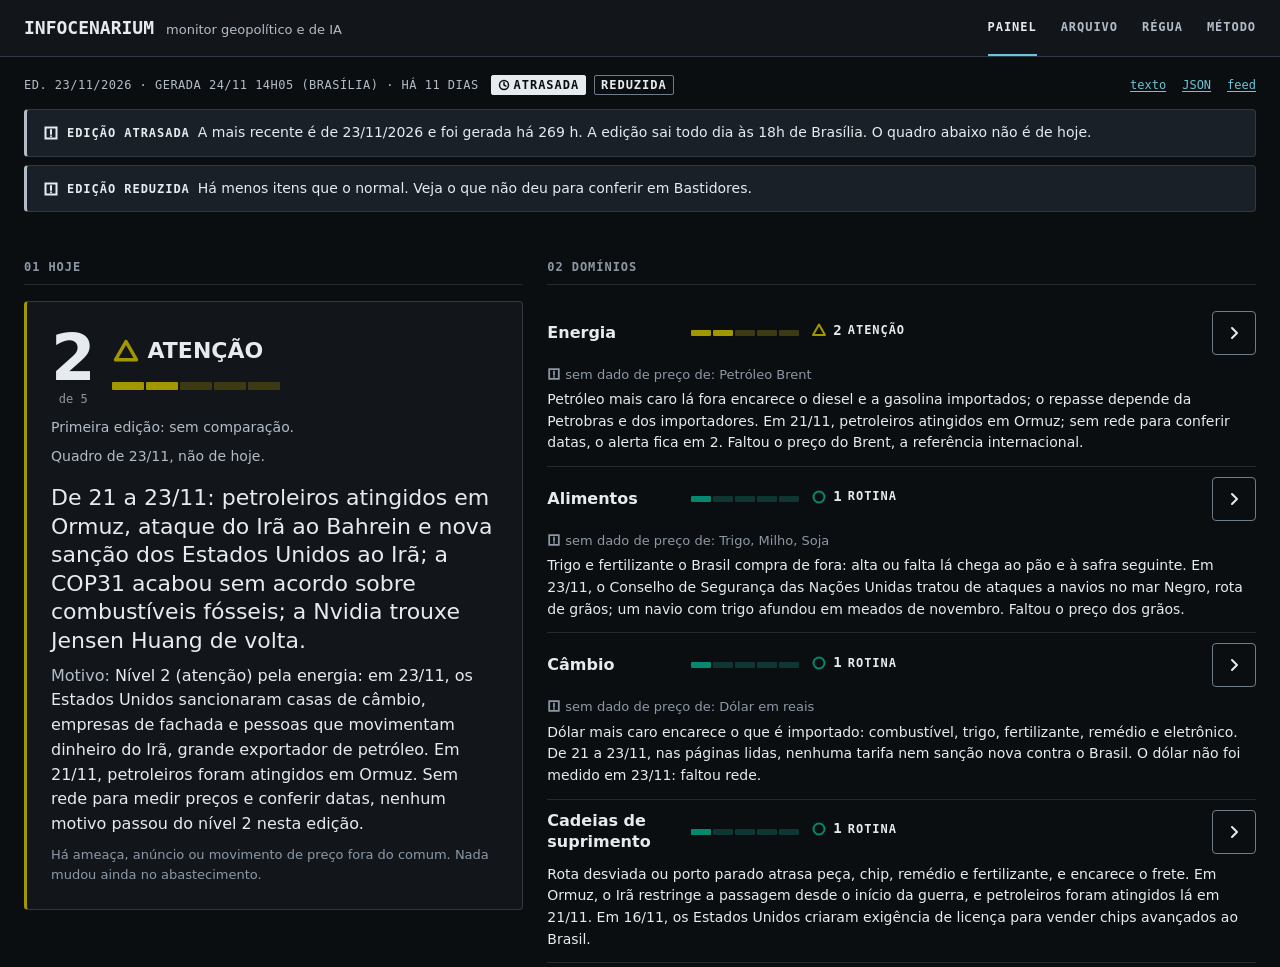
==== commit 6a8178ed: "Atribuição e rotina pelo GLM: construído pelo Claude Fable e Opus, mantido pelo GLM - Textos do site" ====
--- a/index.html
+++ b/index.html
@@ -102,7 +102,7 @@
 
 <footer class="rodape">
 <div class="rodape__dentro">
-<p class="rodape__texto">Análises escritas por IA: o Claude, da Anthropic, que é um dos players da régua. Leia o aviso em <a href="#/metodo/conflito">Método</a>. Sem cookies, sem rastreador, nada de terceiros.</p>
+<p class="rodape__texto">Análises escritas por IA: o GLM, da Z.ai. O INFOCENARIUM foi construído pelo Claude Fable e pelo Claude Opus, da Anthropic, que é um dos players da régua. Leia o aviso em <a href="#/metodo/conflito">Método</a>. Sem cookies, sem rastreador, nada de terceiros.</p>
 <p class="rodape__links"><span id="rodape-edicao"></span><a href="feed.xml">feed</a></p>
 </div>
 </footer>
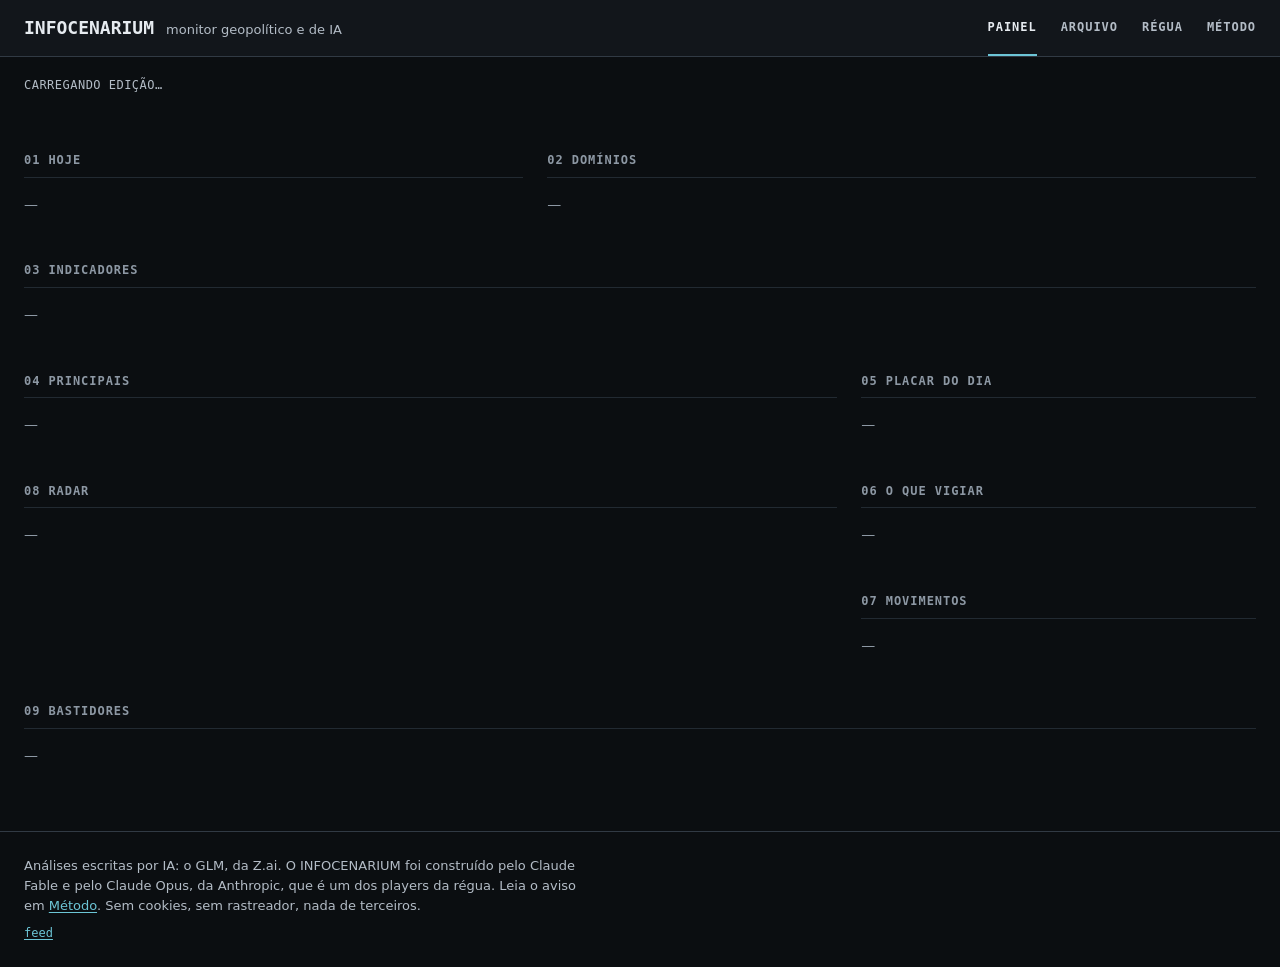
==== commit 1c9fad55: "O site pode ser instalado como app no celular: manifesto e ícones - manifest.webmanifest (raiz) com " ====
--- a/index.html
+++ b/index.html
@@ -5,11 +5,14 @@
 <meta name="viewport" content="width=device-width, initial-scale=1">
 <meta name="color-scheme" content="dark">
 <meta name="referrer" content="no-referrer">
-<meta http-equiv="Content-Security-Policy" content="default-src 'none'; script-src 'self'; style-src 'self'; img-src 'self' data:; connect-src 'self'; base-uri 'none'; form-action 'none'">
+<meta http-equiv="Content-Security-Policy" content="default-src 'none'; script-src 'self'; style-src 'self'; img-src 'self' data:; connect-src 'self'; manifest-src 'self'; base-uri 'none'; form-action 'none'">
 <title>INFOCENARIUM · monitor geopolítico e de IA</title>
 <meta name="description" content="Monitor diário de geopolítica e de IA: o que aconteceu, quem atirou, quem ganha e o que muda para quem se prepara.">
 <link rel="alternate" type="application/atom+xml" href="feed.xml">
-<link rel="icon" href="data:,">
+<link rel="icon" type="image/png" href="assets/icone-192.png">
+<link rel="manifest" href="manifest.webmanifest">
+<link rel="apple-touch-icon" href="assets/icone-180.png">
+<meta name="theme-color" content="#0b0e11">
 <link rel="stylesheet" href="assets/estilo.css">
 <script src="assets/app.js" defer></script>
 </head>
